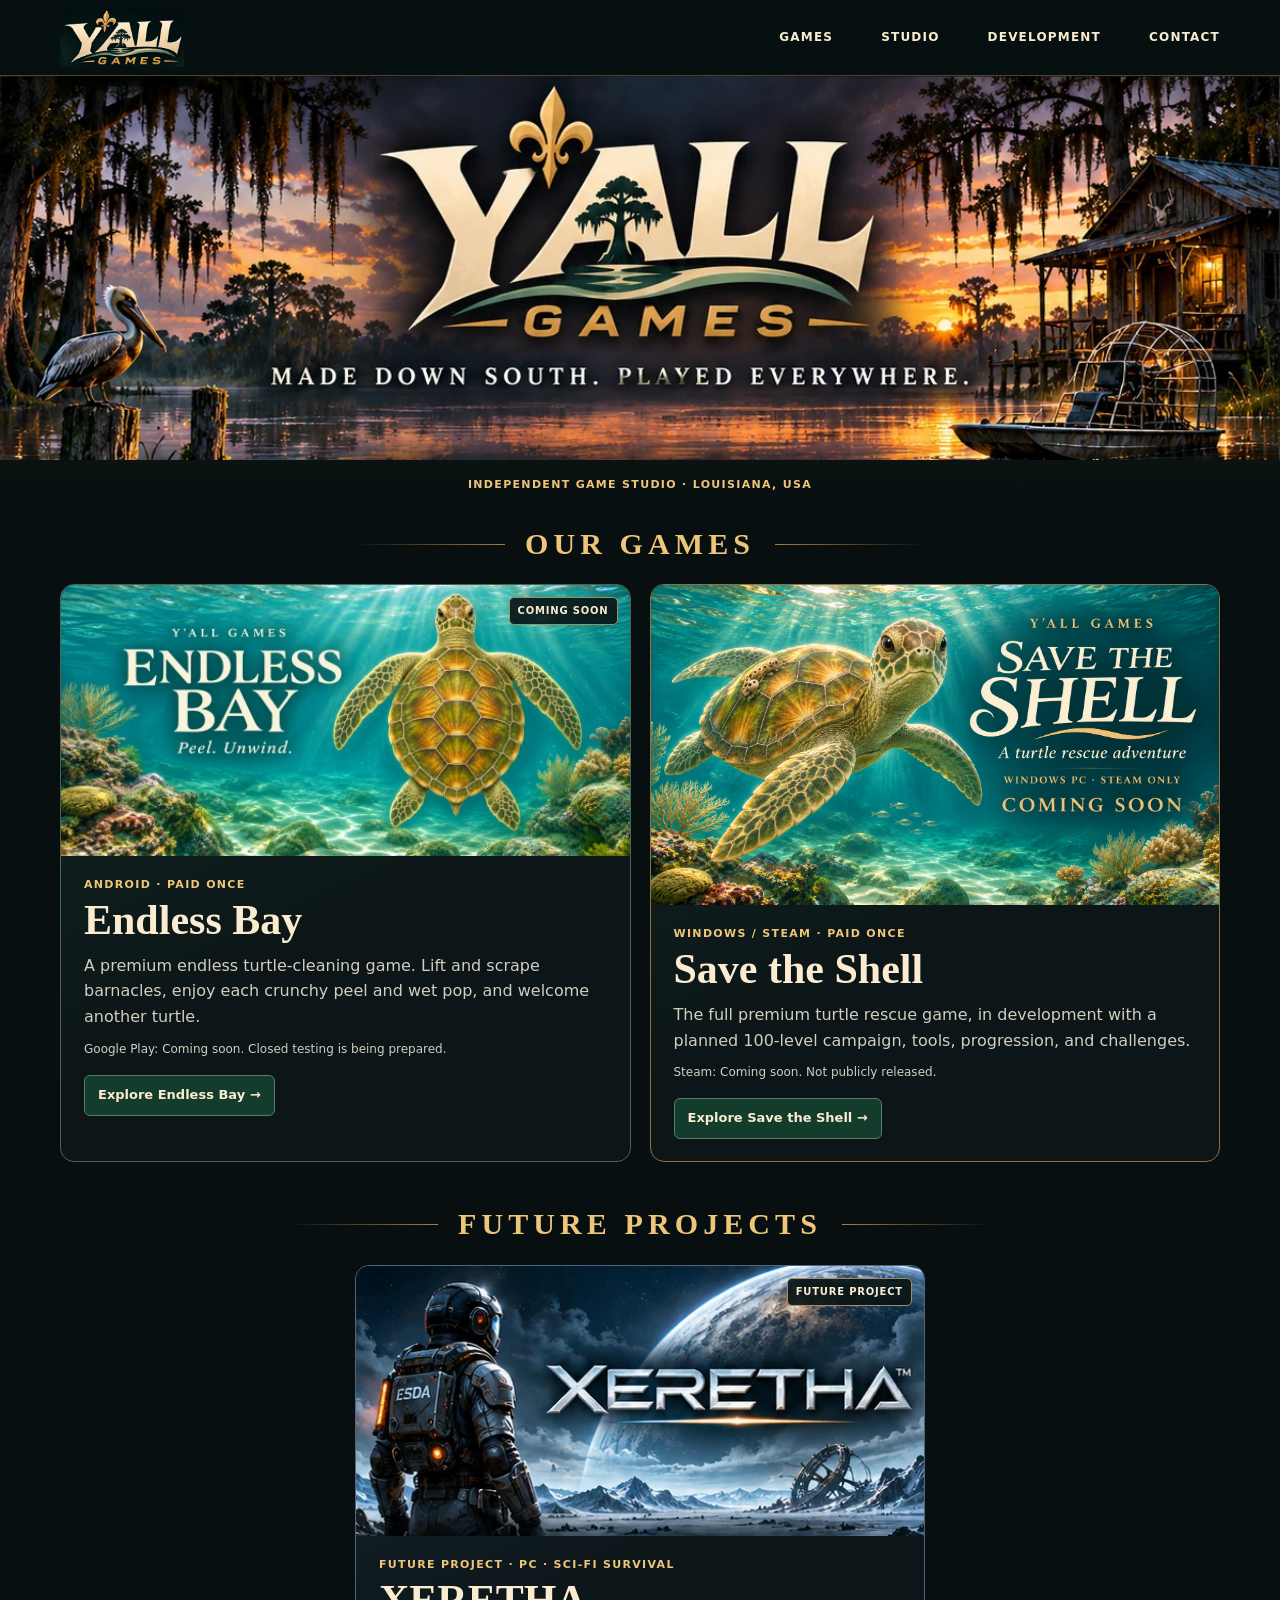
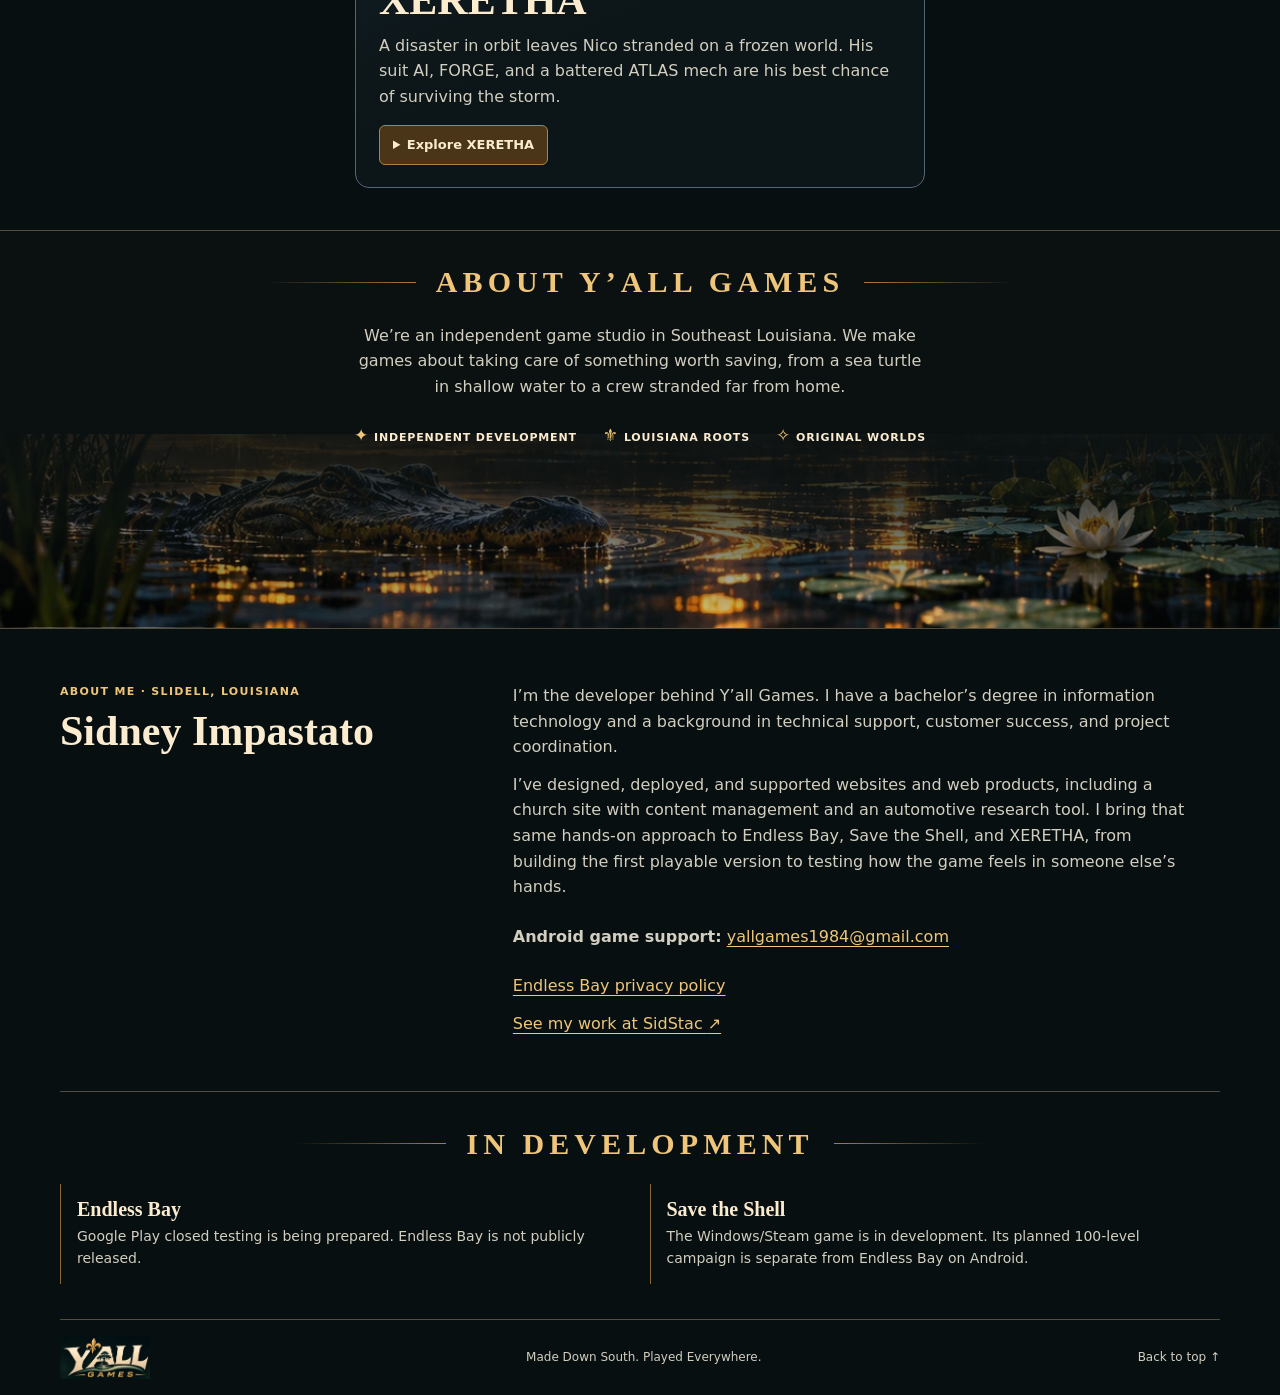
==== public/index.html @ b13f1acb "Separate studio game listings and add approved Steam-only flyer" ====
<!doctype html>
<html lang="en"><head>
<meta charset="utf-8"><meta name="viewport" content="width=device-width, initial-scale=1"><meta name="theme-color" content="#080f10">
<meta name="description" content="Y’all Games is an independent Louisiana game studio developing Endless Bay for Android, Save the Shell for Windows/Steam, and future project XERETHA.">
<title>Y’all Games | Made Down South. Played Everywhere.</title>
<link rel="icon" href="mark.svg" type="image/svg+xml"><link rel="stylesheet" href="style.css"></head>
<body id="top"><a class="skip" href="#main">Skip to content</a>
<header class="masthead"><div class="wrap bar"><a href="#top" class="wordmark" aria-label="Y’all Games home"><img src="studio-logo.webp" alt="" width="370" height="179"></a><nav aria-label="Main navigation"><a href="#games">Games</a><a href="#studio">Studio</a><a href="#development">Development</a><a href="contact.html">Contact</a></nav></div></header>
<main id="main"><section class="hero" aria-labelledby="hero-title"><h1 id="hero-title" class="sr">Y’all Games. Made Down South. Played Everywhere.</h1><picture><img class="hero-image" src="bayou.webp" alt="" width="1199" height="360" fetchpriority="high"></picture><div class="hero-caption"><span class="kicker">Independent game studio · Louisiana, USA</span></div></section>
<section class="wrap games" id="games" aria-labelledby="games-title"><div class="rule"><h2 id="games-title">Our Games</h2></div><div class="game-grid">
<article class="game" id="endless-bay"><div class="game-art"><img src="endless-bay.webp" alt="Endless Bay turtle and underwater reef artwork" width="558" height="265"><span class="flag">Coming soon</span></div><div class="game-copy"><p class="kicker">Android · Paid once</p><h3>Endless Bay</h3><p>A premium endless turtle-cleaning game. Lift and scrape barnacles, enjoy each crunchy peel and wet pop, and welcome another turtle.</p><p class="release-note">Google Play: Coming soon. Closed testing is being prepared.</p><a class="game-link" href="endless-bay.html">Explore Endless Bay <span aria-hidden="true">→</span></a></div></article>
<article class="game shell" id="save-the-shell"><div class="game-art"><img src="save-the-shell-flyer-v1.png" alt="Save the Shell flyer: Windows PC, Steam only, coming soon" width="1672" height="941"><span class="flag">Coming soon</span></div><div class="game-copy"><p class="kicker">Windows / Steam · Paid once</p><h3>Save the Shell</h3><p>The full premium turtle rescue game, in development with a planned 100-level campaign, tools, progression, and challenges.</p><p class="release-note">Steam: Coming soon. Not publicly released.</p><a class="game-link" href="save-the-shell.html">Explore Save the Shell <span aria-hidden="true">→</span></a></div></article></div></section>
<section class="wrap future-project" id="future-projects" aria-labelledby="future-title"><div class="rule"><h2 id="future-title">Future Projects</h2></div><article class="game ice" id="xeretha"><div class="game-art"><img src="xeretha.webp" alt="XERETHA concept artwork with a suited explorer facing a frozen world" width="556" height="264"><span class="flag">Future project</span></div><div class="game-copy"><p class="kicker">Future project · PC · Sci-fi survival</p><h3>XERETHA</h3><p>A disaster in orbit leaves Nico stranded on a frozen world. His suit AI, FORGE, and a battered ATLAS mech are his best chance of surviving the storm.</p><details><summary>Explore XERETHA</summary><p>Find shelter, bring ATLAS back online, and follow the clues to what happened to the rest of the crew. A single-player survival adventure in development with Unreal Engine 5.</p></details></div></article></section>
<section class="studio" id="studio" aria-labelledby="studio-title"><div class="wrap studio-content"><div class="rule"><h2 id="studio-title">About Y’all Games</h2></div><p>We’re an independent game studio in Southeast Louisiana. We make games about taking care of something worth saving, from a sea turtle in shallow water to a crew stranded far from home.</p><ul class="studio-values"><li><span aria-hidden="true">✦</span>Independent development</li><li><span aria-hidden="true">⚜</span>Louisiana roots</li><li><span aria-hidden="true">✧</span>Original worlds</li></ul></div></section>
<section class="wrap founder" id="about-me" aria-labelledby="founder-title"><div class="founder-intro"><p class="kicker">About Me · Slidell, Louisiana</p><h2 id="founder-title">Sidney Impastato</h2></div><div class="founder-copy"><p>I’m the developer behind Y’all Games. I have a bachelor’s degree in information technology and a background in technical support, customer success, and project coordination.</p><p>I’ve designed, deployed, and supported websites and web products, including a church site with content management and an automotive research tool. I bring that same hands-on approach to Endless Bay, Save the Shell, and XERETHA, from building the first playable version to testing how the game feels in someone else’s hands.</p><p id="android-support"><strong>Android game support:</strong> <a href="mailto:yallgames1984@gmail.com">yallgames1984@gmail.com</a></p><p><a href="endless-bay-privacy.html">Endless Bay privacy policy</a></p><a href="https://www.sidstac.com/">See my work at SidStac <span aria-hidden="true">↗</span></a></div></section>
<section class="wrap development" id="development" aria-labelledby="dev-title"><div class="rule"><h2 id="dev-title">In Development</h2></div><div class="updates"><div><h3>Endless Bay</h3><p>Google Play closed testing is being prepared. Endless Bay is not publicly released.</p></div><div><h3>Save the Shell</h3><p>The Windows/Steam game is in development. Its planned 100-level campaign is separate from Endless Bay on Android.</p></div></div></section></main>
<footer class="wrap footer"><a href="#top" class="wordmark" aria-label="Y’all Games home"><img src="studio-logo.webp" alt="" width="370" height="179" loading="lazy"></a><p>Made Down South. Played Everywhere.</p><a href="#top">Back to top ↑</a></footer></body></html>
---- public/style.css ----
:root{color-scheme:dark;--bg:#080f10;--surface:#101b1d;--gold:#efc679;--cream:#fbecd0;--muted:#d2cec0;--edge:#554d3c;--display:Georgia,"Times New Roman",serif}
*{box-sizing:border-box}body{margin:0;background:var(--bg);color:var(--cream);font:16px/1.6 system-ui,sans-serif}a{color:inherit;text-decoration:none}a:focus-visible,summary:focus-visible{outline:2px solid var(--gold);outline-offset:4px}img{display:block;max-width:100%;height:auto}h1,h2,h3,p,ul{margin:0}.wrap{width:min(1160px,calc(100% - 48px));margin-inline:auto}.sr{position:absolute;width:1px;height:1px;padding:0;overflow:hidden;clip-path:inset(50%);white-space:nowrap}.skip{position:absolute;top:10px;left:10px;z-index:3;background:var(--cream);color:var(--bg);padding:10px;transform:translateY(-160%)}.skip:focus{transform:none}
.masthead{background:#071011;border-bottom:1px solid #514128}.bar{min-height:75px;display:flex;justify-content:space-between;align-items:center;gap:16px}.wordmark{display:block;width:124px;flex-shrink:0}.bar nav{display:flex;gap:clamp(14px,4vw,48px);align-items:center;font-weight:750;font-size:12px;letter-spacing:.10em;text-transform:uppercase}.bar nav a,.footer>a:last-child{padding-block:10px}.bar nav a:hover,.footer a:hover{color:var(--gold)}
.hero{position:relative;background:#101a18}.hero-image{width:100%;max-height:520px;object-fit:cover;object-position:center}.hero-caption{text-align:center;background:linear-gradient(#0b1212,#080f10);padding:10px 16px 9px}.kicker{font-size:11px;font-weight:800;letter-spacing:.12em;text-transform:uppercase;color:var(--gold)}
.games{padding:22px 0 45px}.rule{display:flex;align-items:center;justify-content:center;gap:20px;margin:0 auto 23px}.rule::before,.rule::after{content:"";width:min(14vw,150px);height:1px;background:linear-gradient(90deg,transparent,#a97d3f)}.rule::after{transform:scaleX(-1)}.rule h2{font:700 clamp(18px,3.4vw,30px)/1.15 var(--display);text-transform:uppercase;letter-spacing:.17em;text-align:center;color:var(--gold)}
.game-grid,.updates{display:grid;grid-template-columns:repeat(2,minmax(0,1fr));gap:19px}.game{border:1px solid #496355;border-radius:14px;overflow:hidden;background:linear-gradient(155deg,#122724,#0c1517 60%)}.game.ice{border-color:#536578;background:linear-gradient(155deg,#172733,#0c1517 60%)}.game-art{position:relative}.game-art img{width:100%;aspect-ratio:2.1;object-fit:cover}.flag{position:absolute;top:12px;right:12px;border:1px solid #a28d61;background:#081415e8;border-radius:5px;padding:5px 8px;font-size:10px;font-weight:800;letter-spacing:.08em;text-transform:uppercase}.game-copy{padding:20px 23px 22px}.game h3{font:700 clamp(28px,4vw,42px)/1.12 var(--display);margin:3px 0 9px}.game p:not(.kicker),.studio p,.updates p{color:var(--muted)}details{margin-top:15px}summary{cursor:pointer;width:fit-content;padding:9px 13px;border:1px solid #577c67;border-radius:6px;background:#143c2c;font-size:13px;font-weight:800;list-style-position:inside}.ice summary{border-color:#a88345;background:#4b3518}summary:hover{filter:brightness(1.25)}details p{margin-top:11px;font-size:14px}
.studio{border-block:1px solid var(--edge);background:linear-gradient(180deg,#0b1111 0%,#0b1111 40%,#0b1111c9 66%,#0b111120 100%),url(waterline.webp) center bottom/100% auto no-repeat}.studio-content{padding-block:34px clamp(90px,14vw,185px);text-align:center}.studio p{max-width:57ch;margin:auto}.studio-values{display:flex;justify-content:center;flex-wrap:wrap;gap:10px 26px;list-style:none;padding:0;margin-top:22px;font-size:11px;letter-spacing:.075em;font-weight:800;text-transform:uppercase}.studio-values span{color:var(--gold);font-size:17px;margin-right:5px}.development{padding-block:35px}.updates>div{padding:14px 16px;border-left:1px solid #876638}.updates h3{font:700 20px var(--display);margin-bottom:4px}.updates p{font-size:14px}.footer{border-top:1px solid var(--edge);padding-block:16px;display:flex;justify-content:space-between;align-items:center;gap:12px;font-size:12px;color:var(--muted)}.footer .wordmark{width:90px}
@media(max-width:700px){.wrap{width:calc(100% - 28px)}.bar{min-height:58px}.bar .wordmark{width:92px}.bar nav{font-size:10px;letter-spacing:.045em;gap:13px}.hero-image{height:clamp(135px,36vw,260px)}.hero-caption{padding-top:7px}.hero-caption .kicker{font-size:9px}.game-grid,.updates{grid-template-columns:1fr}.games{padding-block:19px 27px}.rule{gap:9px;margin-bottom:16px}.game-copy{padding:14px 16px 16px}.game p,.studio p{font-size:14px}.studio{background-size:auto,auto 95px}.studio-content{padding-top:25px}.footer p{display:none}}
.founder{display:grid;grid-template-columns:minmax(0,1fr) minmax(0,1.8fr);gap:clamp(16px,5vw,60px);padding-block:clamp(27px,5vw,54px);border-bottom:1px solid var(--edge)}.founder h2{margin-top:6px;font:700 clamp(26px,4vw,42px)/1.15 var(--display)}.founder-copy p{max-width:66ch;color:var(--muted)}.founder-copy p+p{margin-top:12px}.founder-copy a{display:inline-block;margin-top:12px;color:var(--gold);text-decoration:underline;text-underline-offset:4px}.founder-copy a:hover{color:var(--cream)}@media(max-width:700px){.founder{grid-template-columns:1fr}.founder-copy p{font-size:14px}}

.game-link{display:inline-block;margin-top:16px;padding:9px 13px;border:1px solid #577c67;border-radius:6px;background:#143c2c;font-size:13px;font-weight:800}.game-link:hover{filter:brightness(1.2)}.release-note{font-size:12px;margin-top:10px}.game.shell{border-color:#90703d}.shell .game-art{background:radial-gradient(ellipse,#31564a,#102724 75%)}.shell .game-art img{object-fit:contain;padding:10px;max-height:275px}.future-project{padding-bottom:42px}.future-project>.game{max-width:570px;margin:auto}.game-detail{padding-block:26px 50px}.back-link{display:inline-block;color:var(--gold);margin-bottom:25px}.detail-hero{display:grid;grid-template-columns:1.1fr 1fr;gap:35px;align-items:center}.detail-hero h1{font:700 clamp(38px,5vw,64px)/1.1 var(--display);margin:8px 0 14px}.detail-hero p+p{margin-top:15px}.lede{font-size:21px;color:var(--gold)}.detail-hero>img,.detail-turtle{border-radius:14px;border:1px solid var(--edge)}.detail-turtle{background:radial-gradient(ellipse,#31564a,#102724 75%);padding:20px}.detail-turtle img{max-height:450px;object-fit:contain;margin:auto}.availability{border-left:2px solid var(--gold);padding:12px 17px;background:#132324}.detail-section{padding-top:36px}.detail-section h2{font:700 28px/1.2 var(--display);color:var(--gold);margin-bottom:18px}.feature-list{display:grid;grid-template-columns:1fr 1fr;gap:20px;list-style:none;padding:0}.feature-list li{padding:18px;border:1px solid var(--edge);border-radius:10px;background:var(--surface)}.feature-list h3{margin-bottom:6px}.feature-list p,.detail-section p{color:var(--muted)}.detail-section p+p{margin-top:13px}.game-separation a{text-decoration:underline;text-underline-offset:3px;color:var(--gold)}@media(max-width:700px){.detail-hero{grid-template-columns:1fr;gap:24px}.detail-hero>img{width:100%}.detail-turtle img{max-height:330px}.feature-list{grid-template-columns:1fr}.detail-section h2{font-size:25px}}

.shell .game-art img{padding:0;max-height:none;aspect-ratio:1672/941;object-fit:contain}.steam-detail{grid-template-columns:1fr;gap:24px}.steam-detail>div:first-child{max-width:800px}.steam-flyer img{width:100%;border-radius:14px;border:1px solid var(--edge)}

.shell .flag{display:none}
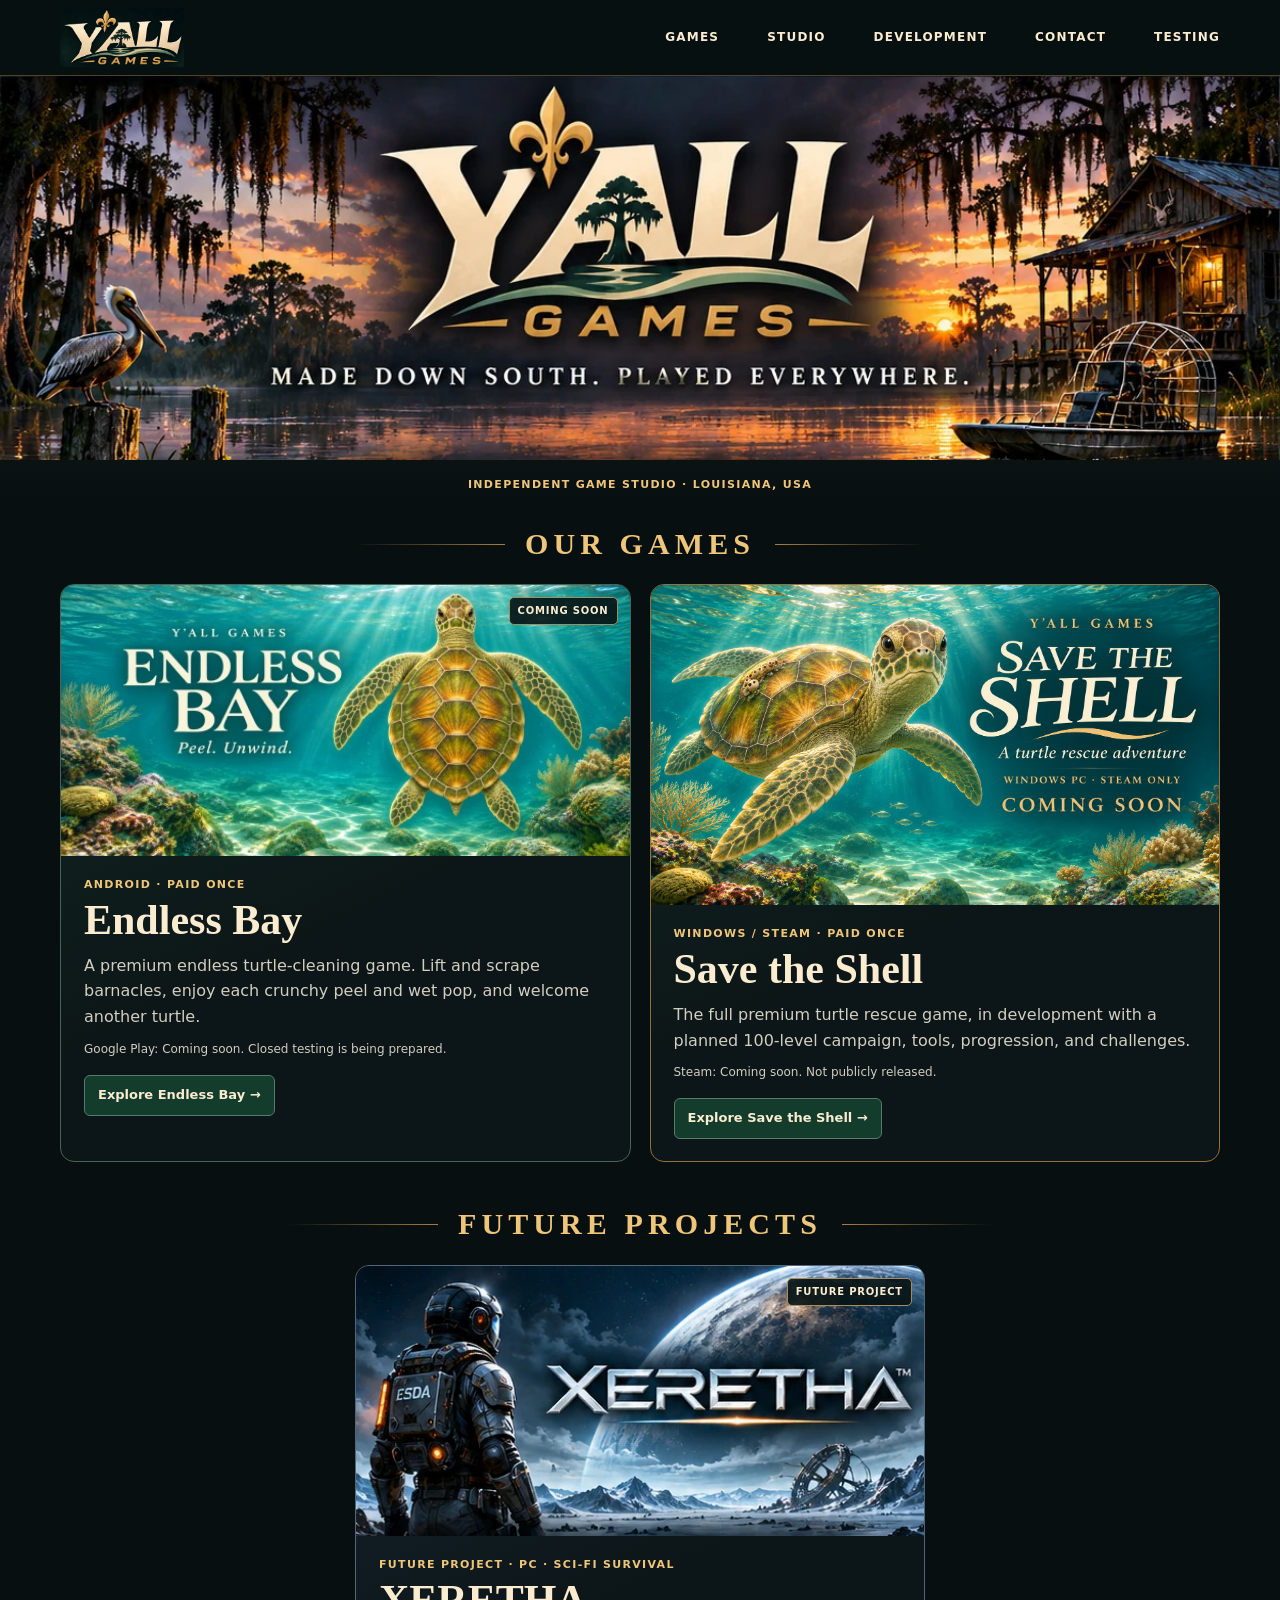
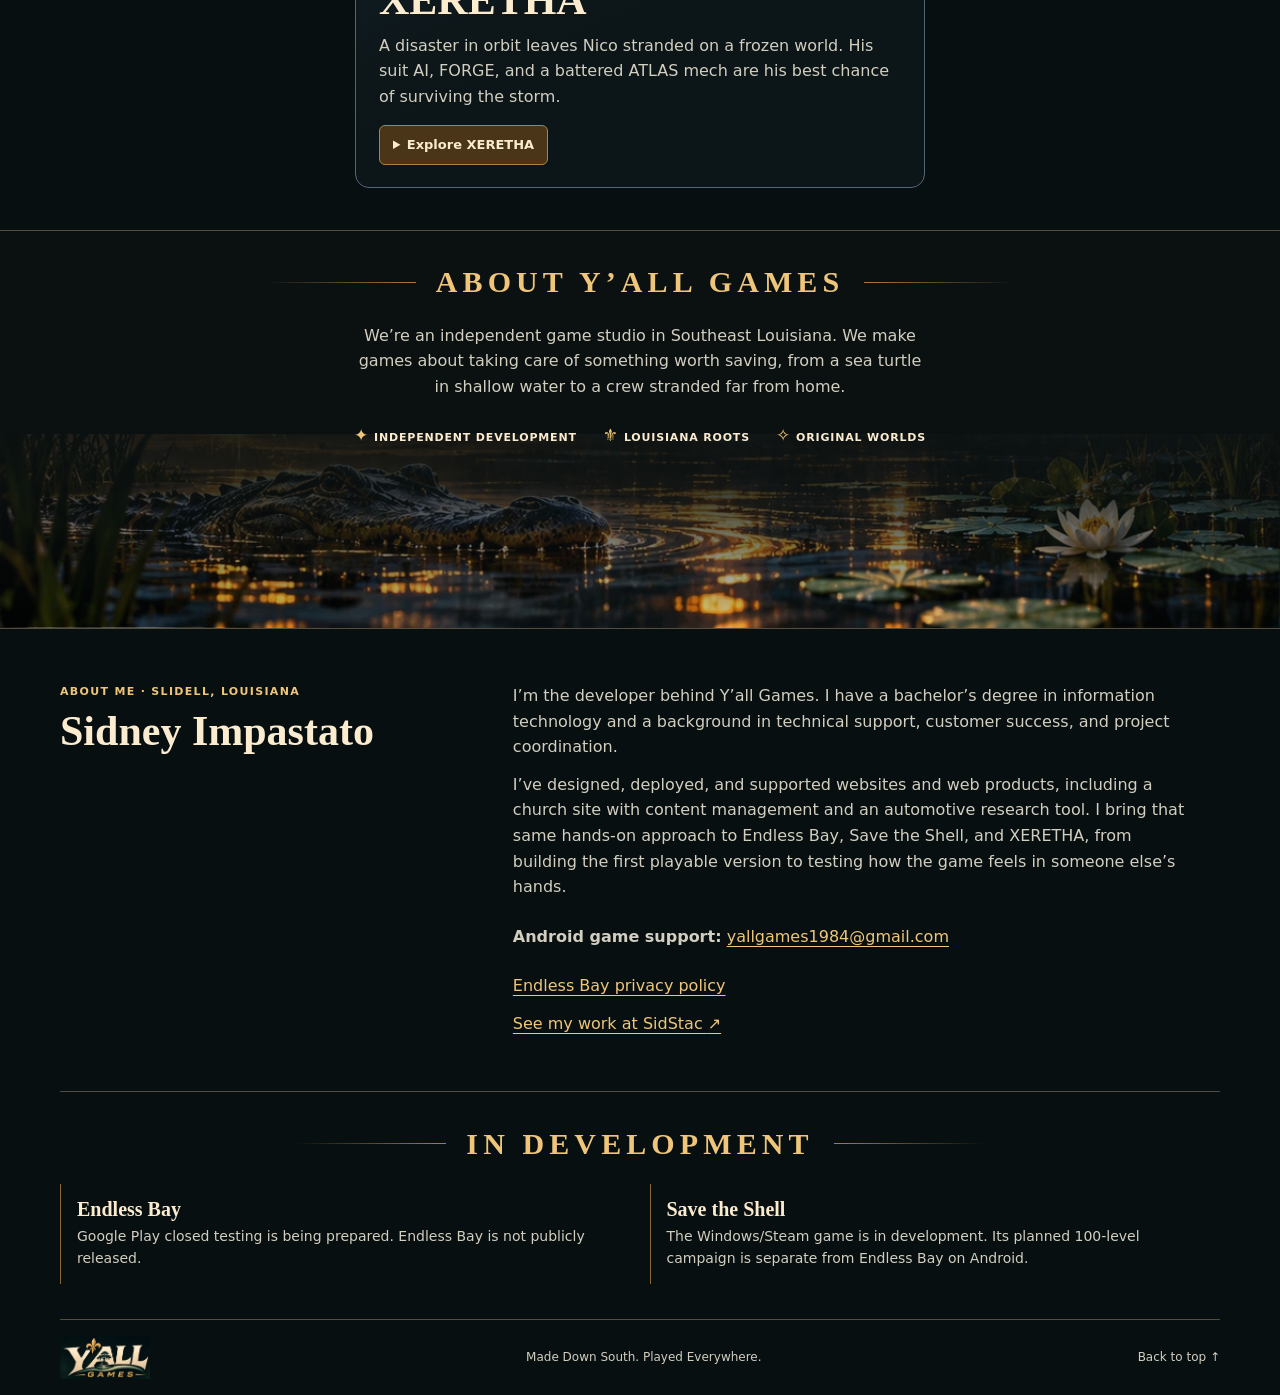
==== commit 173c8711: "Publish passcode-protected Flux Frenzy testing desk" ====
--- a/public/index.html
+++ b/public/index.html
@@ -5,7 +5,7 @@
 <title>Y’all Games | Made Down South. Played Everywhere.</title>
 <link rel="icon" href="mark.svg" type="image/svg+xml"><link rel="stylesheet" href="style.css"></head>
 <body id="top"><a class="skip" href="#main">Skip to content</a>
-<header class="masthead"><div class="wrap bar"><a href="#top" class="wordmark" aria-label="Y’all Games home"><img src="studio-logo.webp" alt="" width="370" height="179"></a><nav aria-label="Main navigation"><a href="#games">Games</a><a href="#studio">Studio</a><a href="#development">Development</a><a href="contact.html">Contact</a></nav></div></header>
+<header class="masthead"><div class="wrap bar"><a href="#top" class="wordmark" aria-label="Y’all Games home"><img src="studio-logo.webp" alt="" width="370" height="179"></a><nav aria-label="Main navigation"><a href="#games">Games</a><a href="#studio">Studio</a><a href="#development">Development</a><a href="contact.html">Contact</a><a href="/testing">Testing</a></nav></div></header>
 <main id="main"><section class="hero" aria-labelledby="hero-title"><h1 id="hero-title" class="sr">Y’all Games. Made Down South. Played Everywhere.</h1><picture><img class="hero-image" src="bayou.webp" alt="" width="1199" height="360" fetchpriority="high"></picture><div class="hero-caption"><span class="kicker">Independent game studio · Louisiana, USA</span></div></section>
 <section class="wrap games" id="games" aria-labelledby="games-title"><div class="rule"><h2 id="games-title">Our Games</h2></div><div class="game-grid">
 <article class="game" id="endless-bay"><div class="game-art"><img src="endless-bay.webp" alt="Endless Bay turtle and underwater reef artwork" width="558" height="265"><span class="flag">Coming soon</span></div><div class="game-copy"><p class="kicker">Android · Paid once</p><h3>Endless Bay</h3><p>A premium endless turtle-cleaning game. Lift and scrape barnacles, enjoy each crunchy peel and wet pop, and welcome another turtle.</p><p class="release-note">Google Play: Coming soon. Closed testing is being prepared.</p><a class="game-link" href="endless-bay.html">Explore Endless Bay <span aria-hidden="true">→</span></a></div></article>
--- a/public/style.css
+++ b/public/style.css
@@ -13,3 +13,5 @@
 .shell .game-art img{padding:0;max-height:none;aspect-ratio:1672/941;object-fit:contain}.steam-detail{grid-template-columns:1fr;gap:24px}.steam-detail>div:first-child{max-width:800px}.steam-flyer img{width:100%;border-radius:14px;border:1px solid var(--edge)}
 
 .shell .flag{display:none}
+
+@media(max-width:540px){.bar nav{justify-content:flex-end;flex-wrap:wrap;column-gap:11px;row-gap:0}.bar nav a{padding-block:5px}}
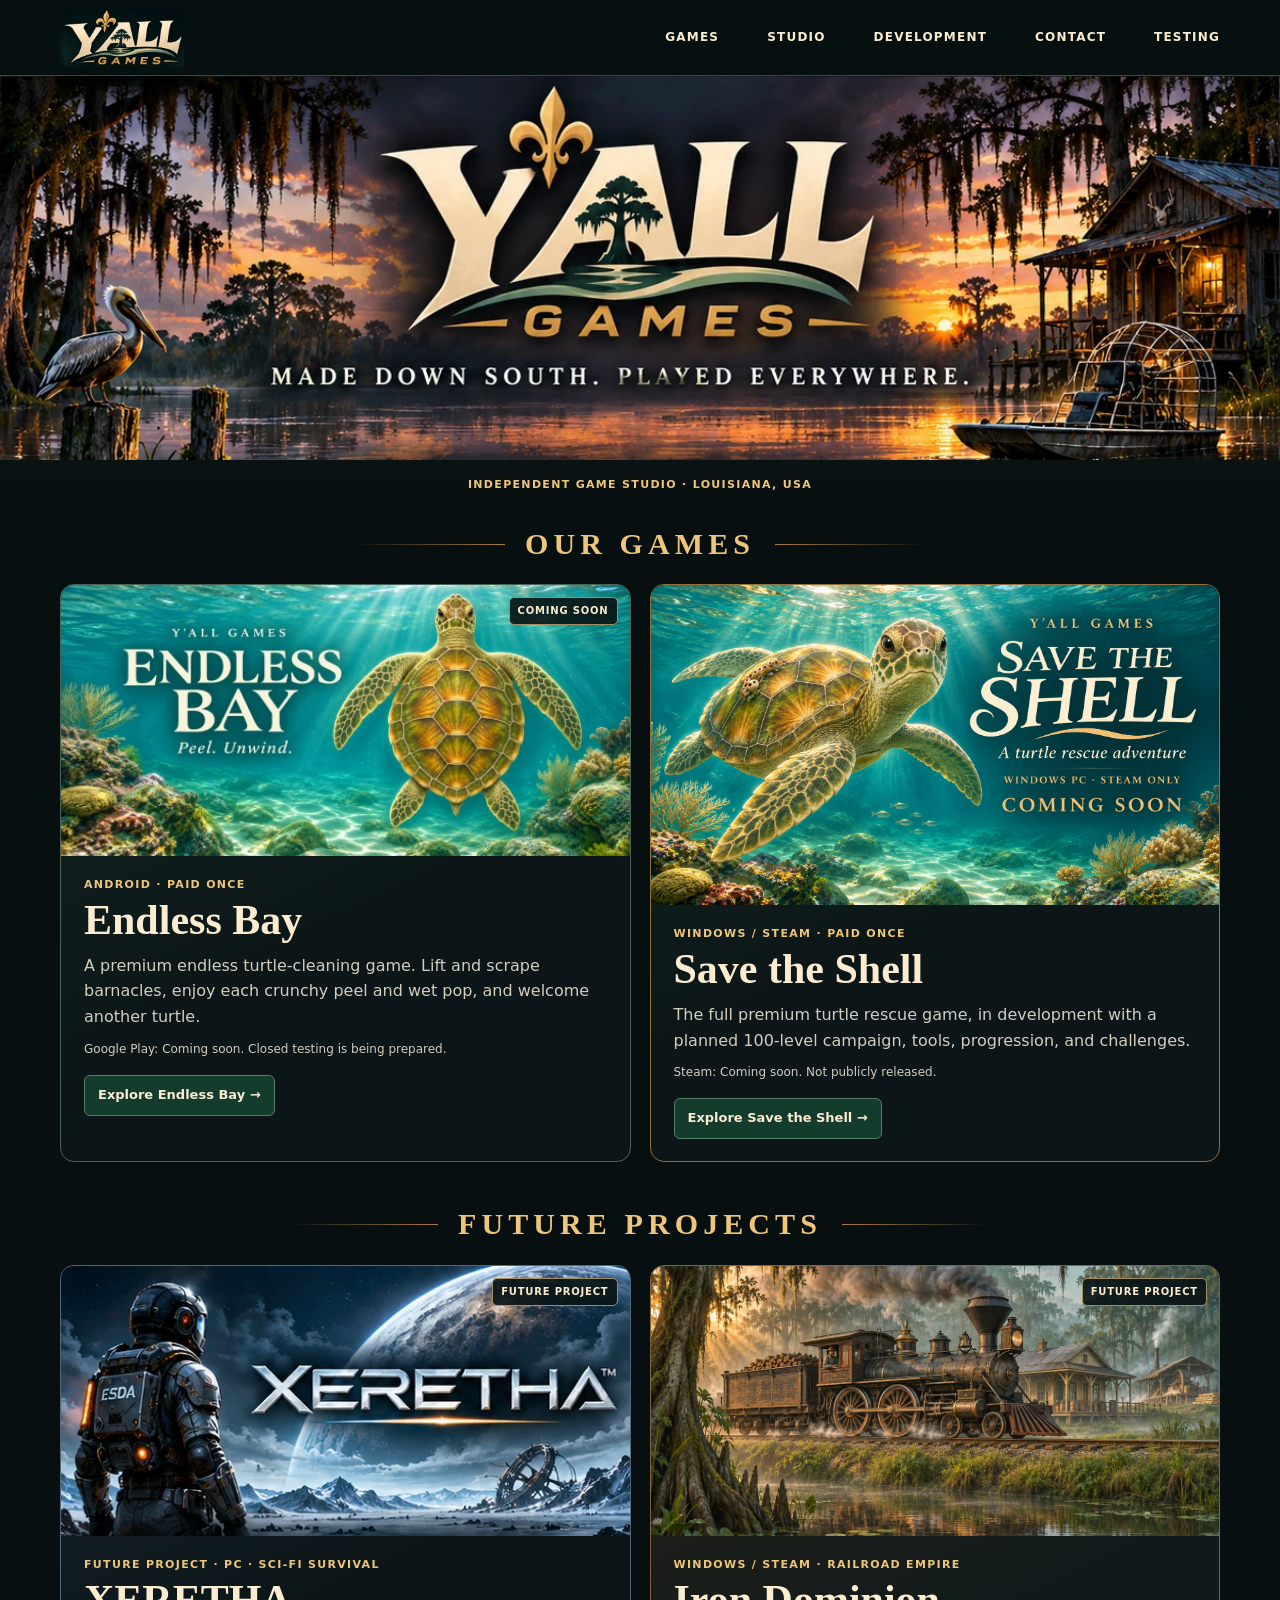
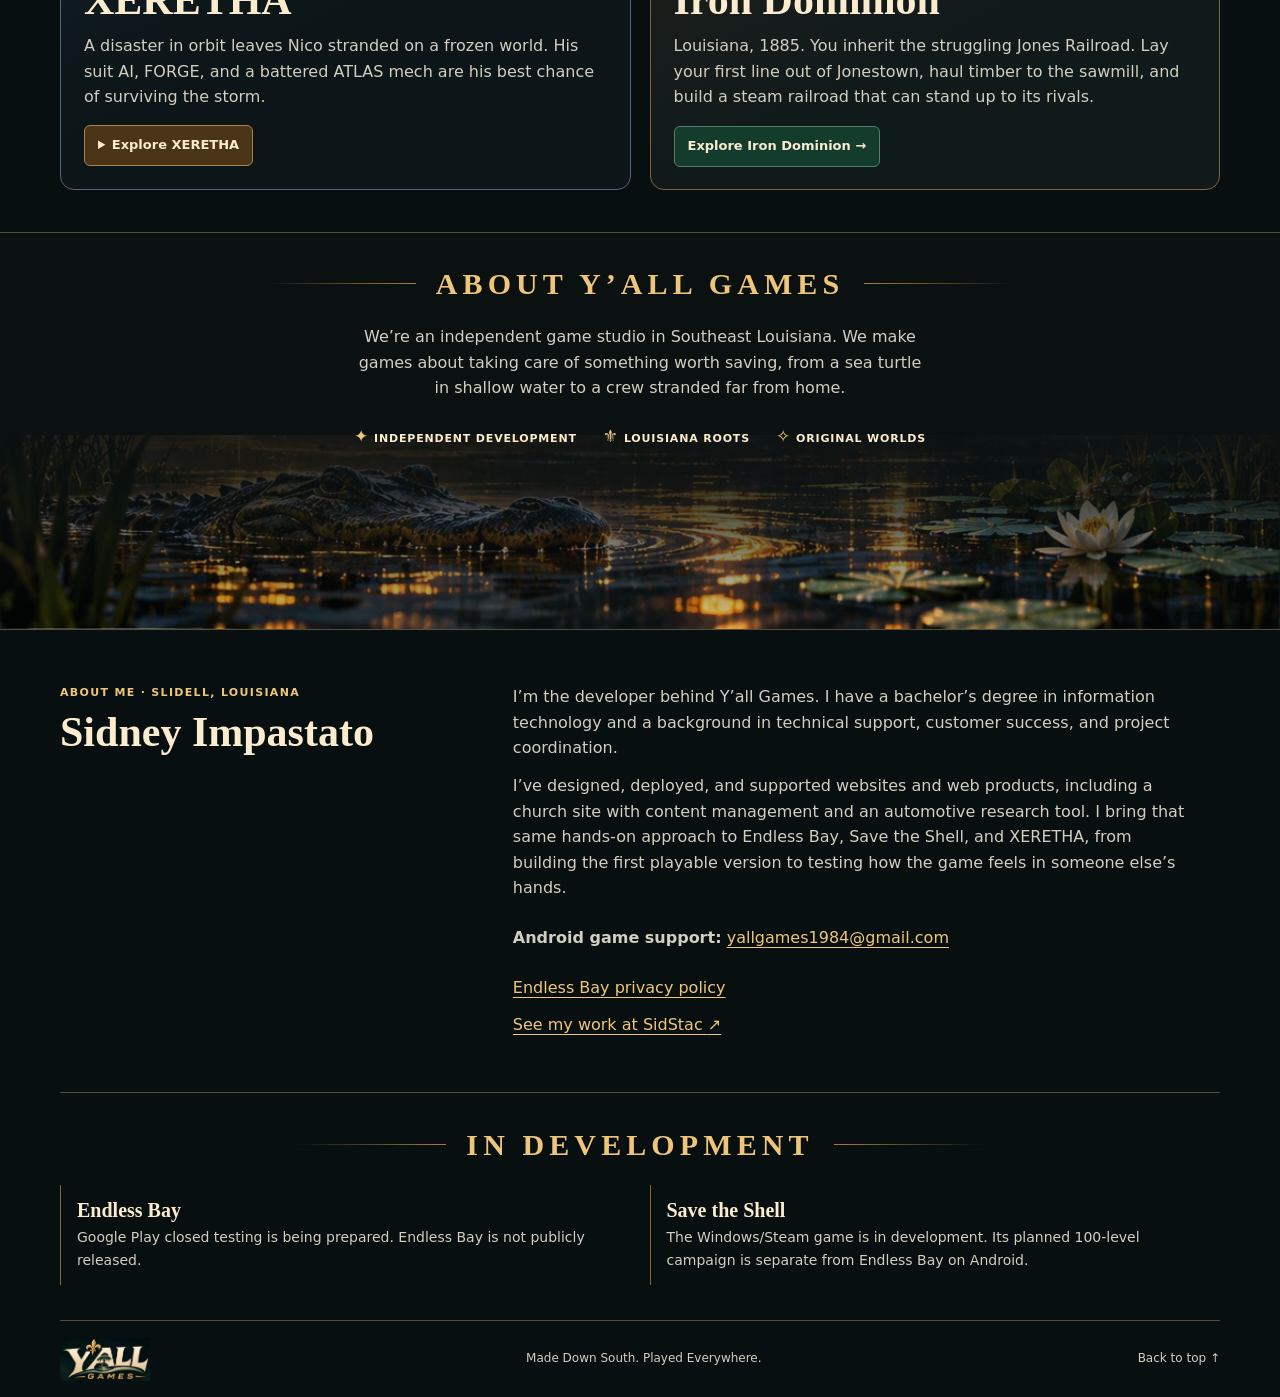
==== commit 1e772b20: "Feature Iron Dominion under Future Projects" ====
--- a/public/index.html
+++ b/public/index.html
@@ -10,7 +10,16 @@
 <section class="wrap games" id="games" aria-labelledby="games-title"><div class="rule"><h2 id="games-title">Our Games</h2></div><div class="game-grid">
 <article class="game" id="endless-bay"><div class="game-art"><img src="endless-bay.webp" alt="Endless Bay turtle and underwater reef artwork" width="558" height="265"><span class="flag">Coming soon</span></div><div class="game-copy"><p class="kicker">Android · Paid once</p><h3>Endless Bay</h3><p>A premium endless turtle-cleaning game. Lift and scrape barnacles, enjoy each crunchy peel and wet pop, and welcome another turtle.</p><p class="release-note">Google Play: Coming soon. Closed testing is being prepared.</p><a class="game-link" href="endless-bay.html">Explore Endless Bay <span aria-hidden="true">→</span></a></div></article>
 <article class="game shell" id="save-the-shell"><div class="game-art"><img src="save-the-shell-flyer-v1.png" alt="Save the Shell flyer: Windows PC, Steam only, coming soon" width="1672" height="941"><span class="flag">Coming soon</span></div><div class="game-copy"><p class="kicker">Windows / Steam · Paid once</p><h3>Save the Shell</h3><p>The full premium turtle rescue game, in development with a planned 100-level campaign, tools, progression, and challenges.</p><p class="release-note">Steam: Coming soon. Not publicly released.</p><a class="game-link" href="save-the-shell.html">Explore Save the Shell <span aria-hidden="true">→</span></a></div></article></div></section>
-<section class="wrap future-project" id="future-projects" aria-labelledby="future-title"><div class="rule"><h2 id="future-title">Future Projects</h2></div><article class="game ice" id="xeretha"><div class="game-art"><img src="xeretha.webp" alt="XERETHA concept artwork with a suited explorer facing a frozen world" width="556" height="264"><span class="flag">Future project</span></div><div class="game-copy"><p class="kicker">Future project · PC · Sci-fi survival</p><h3>XERETHA</h3><p>A disaster in orbit leaves Nico stranded on a frozen world. His suit AI, FORGE, and a battered ATLAS mech are his best chance of surviving the storm.</p><details><summary>Explore XERETHA</summary><p>Find shelter, bring ATLAS back online, and follow the clues to what happened to the rest of the crew. A single-player survival adventure in development with Unreal Engine 5.</p></details></div></article></section>
+<section class="wrap future-project" id="future-projects" aria-labelledby="future-title"><div class="rule"><h2 id="future-title">Future Projects</h2></div><div class="game-grid"><article class="game ice" id="xeretha"><div class="game-art"><img src="xeretha.webp" alt="XERETHA concept artwork with a suited explorer facing a frozen world" width="556" height="264"><span class="flag">Future project</span></div><div class="game-copy"><p class="kicker">Future project · PC · Sci-fi survival</p><h3>XERETHA</h3><p>A disaster in orbit leaves Nico stranded on a frozen world. His suit AI, FORGE, and a battered ATLAS mech are his best chance of surviving the storm.</p><details><summary>Explore XERETHA</summary><p>Find shelter, bring ATLAS back online, and follow the clues to what happened to the rest of the crew. A single-player survival adventure in development with Unreal Engine 5.</p></details></div></article>
+<article class="game rail" id="iron-dominion">
+  <div class="game-art"><img src="iron-dominion.webp" alt="Concept art of a wood-burning steam locomotive approaching a Louisiana bayou depot" width="1200" height="572" loading="lazy"><span class="flag">Future project</span></div>
+  <div class="game-copy">
+    <p class="kicker">Windows / Steam · Railroad empire</p>
+    <h3>Iron Dominion</h3>
+    <p>Louisiana, 1885. You inherit the struggling Jones Railroad. Lay your first line out of Jonestown, haul timber to the sawmill, and build a steam railroad that can stand up to its rivals.</p>
+    <a class="game-link" href="iron-dominion.html">Explore Iron Dominion <span aria-hidden="true">→</span></a>
+  </div>
+</article></div></section>
 <section class="studio" id="studio" aria-labelledby="studio-title"><div class="wrap studio-content"><div class="rule"><h2 id="studio-title">About Y’all Games</h2></div><p>We’re an independent game studio in Southeast Louisiana. We make games about taking care of something worth saving, from a sea turtle in shallow water to a crew stranded far from home.</p><ul class="studio-values"><li><span aria-hidden="true">✦</span>Independent development</li><li><span aria-hidden="true">⚜</span>Louisiana roots</li><li><span aria-hidden="true">✧</span>Original worlds</li></ul></div></section>
 <section class="wrap founder" id="about-me" aria-labelledby="founder-title"><div class="founder-intro"><p class="kicker">About Me · Slidell, Louisiana</p><h2 id="founder-title">Sidney Impastato</h2></div><div class="founder-copy"><p>I’m the developer behind Y’all Games. I have a bachelor’s degree in information technology and a background in technical support, customer success, and project coordination.</p><p>I’ve designed, deployed, and supported websites and web products, including a church site with content management and an automotive research tool. I bring that same hands-on approach to Endless Bay, Save the Shell, and XERETHA, from building the first playable version to testing how the game feels in someone else’s hands.</p><p id="android-support"><strong>Android game support:</strong> <a href="mailto:yallgames1984@gmail.com">yallgames1984@gmail.com</a></p><p><a href="endless-bay-privacy.html">Endless Bay privacy policy</a></p><a href="https://www.sidstac.com/">See my work at SidStac <span aria-hidden="true">↗</span></a></div></section>
 <section class="wrap development" id="development" aria-labelledby="dev-title"><div class="rule"><h2 id="dev-title">In Development</h2></div><div class="updates"><div><h3>Endless Bay</h3><p>Google Play closed testing is being prepared. Endless Bay is not publicly released.</p></div><div><h3>Save the Shell</h3><p>The Windows/Steam game is in development. Its planned 100-level campaign is separate from Endless Bay on Android.</p></div></div></section></main>
--- a/public/style.css
+++ b/public/style.css
@@ -15,3 +15,8 @@
 .shell .flag{display:none}
 
 @media(max-width:540px){.bar nav{justify-content:flex-end;flex-wrap:wrap;column-gap:11px;row-gap:0}.bar nav a{padding-block:5px}}
+
+.game.rail{border-color:#80633e;background:linear-gradient(155deg,#28241a,#111a1b 65%)}
+.rail-detail figure{margin:0}
+.rail-detail figure img{width:100%;border:1px solid var(--edge);border-radius:14px}
+.rail-detail figcaption{margin-top:5px;color:var(--muted);font-size:12px;text-align:right}
